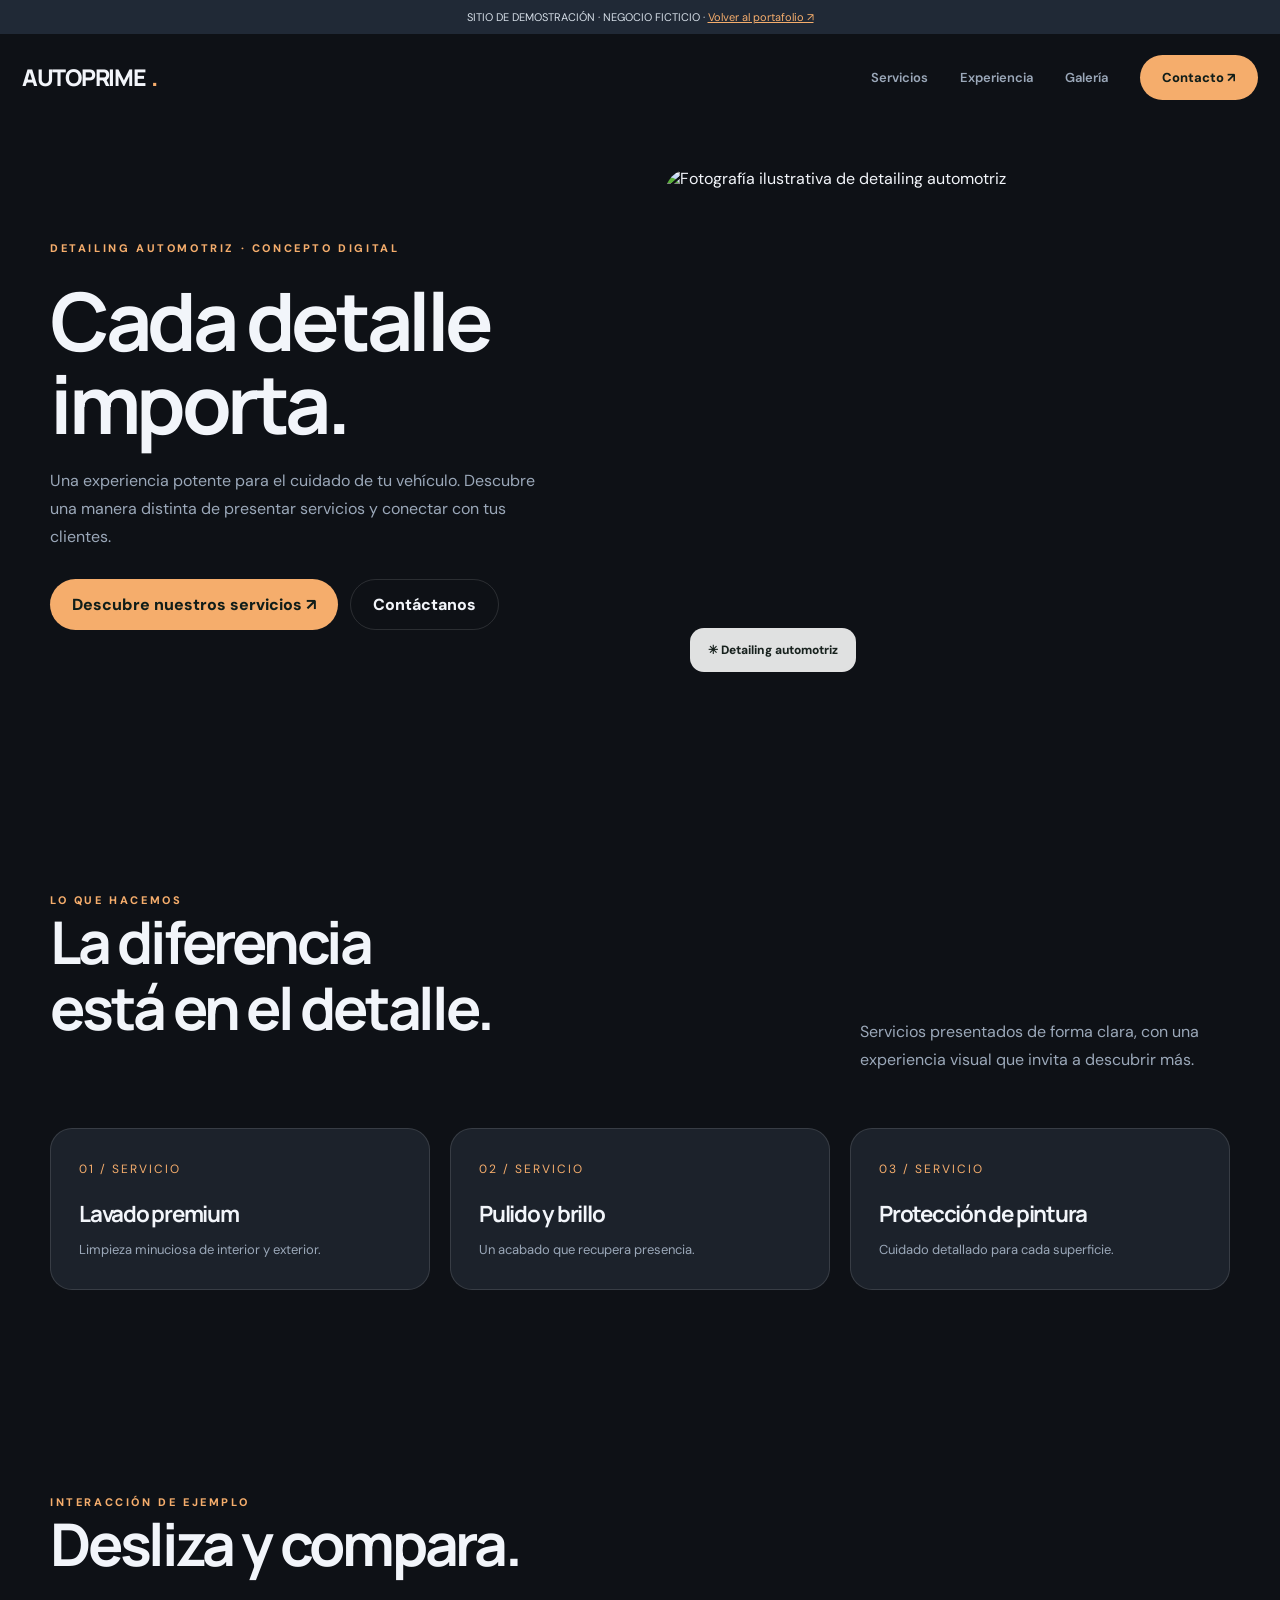
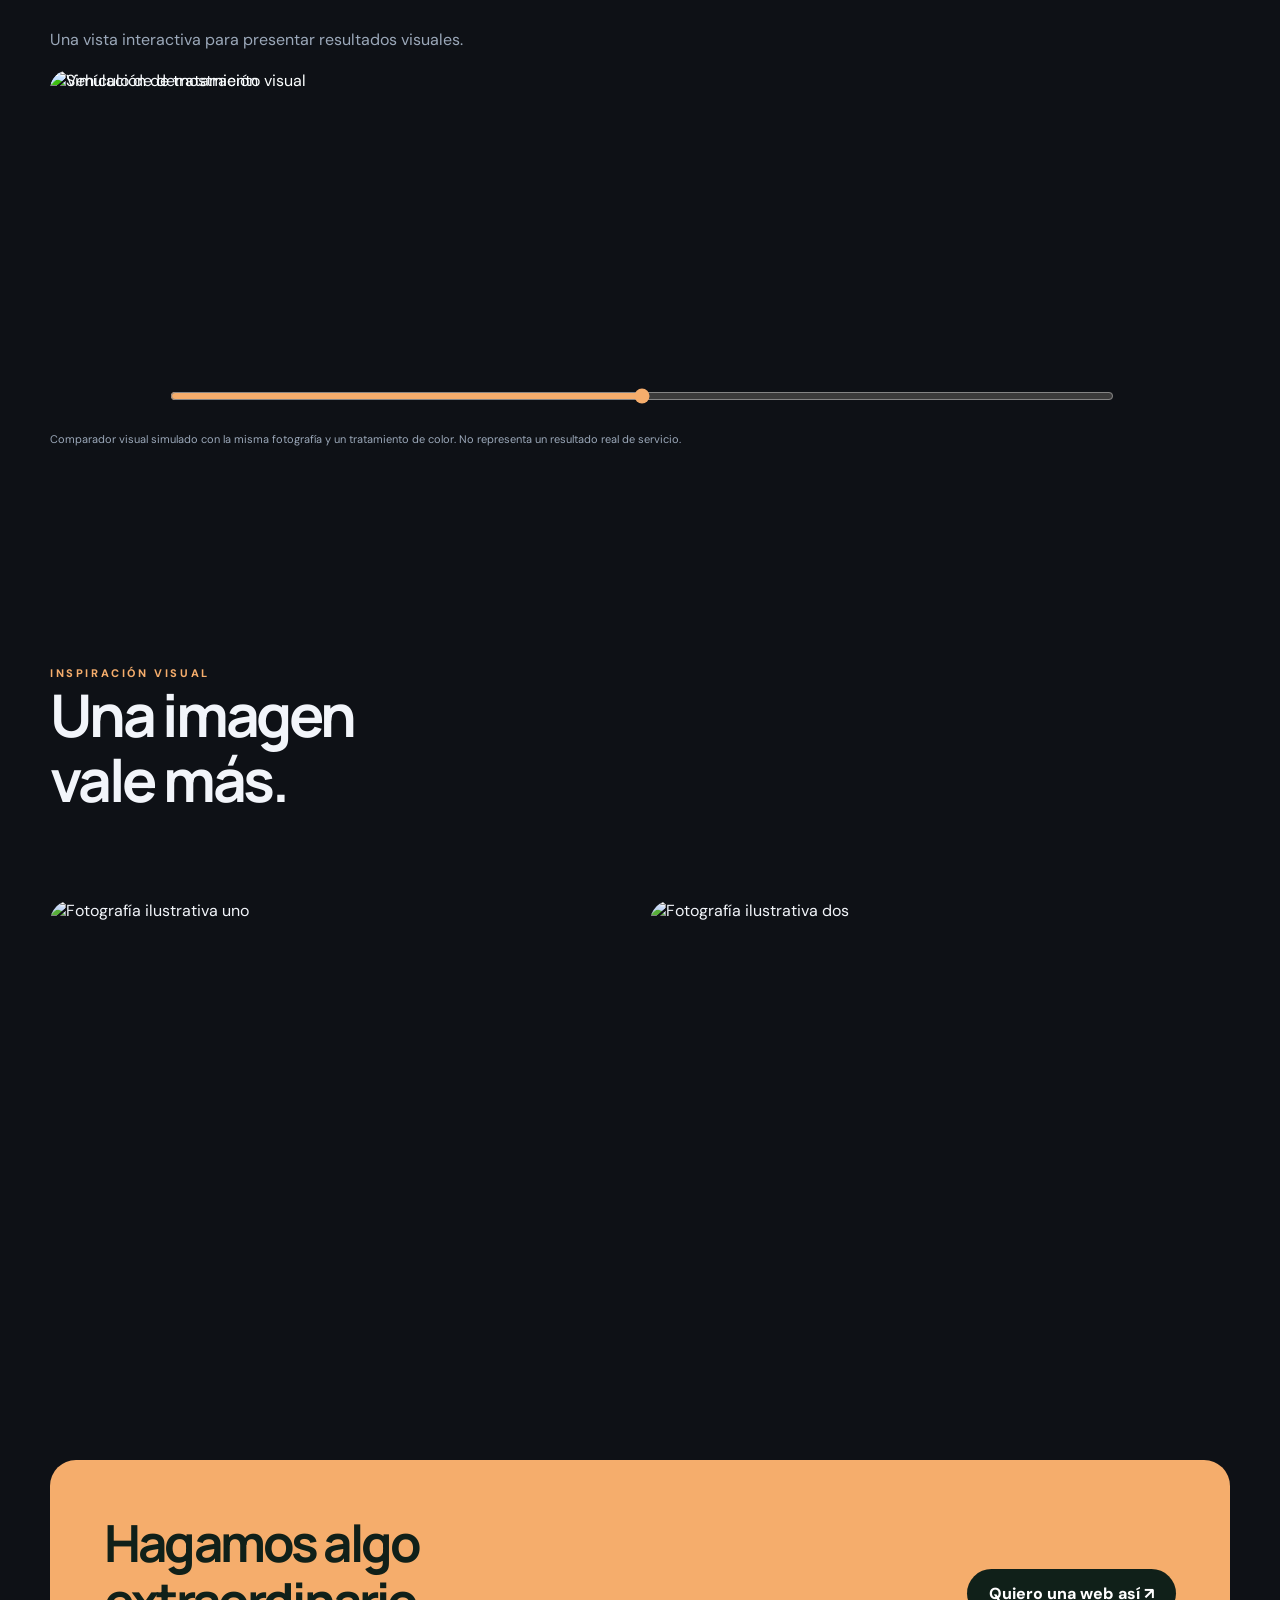
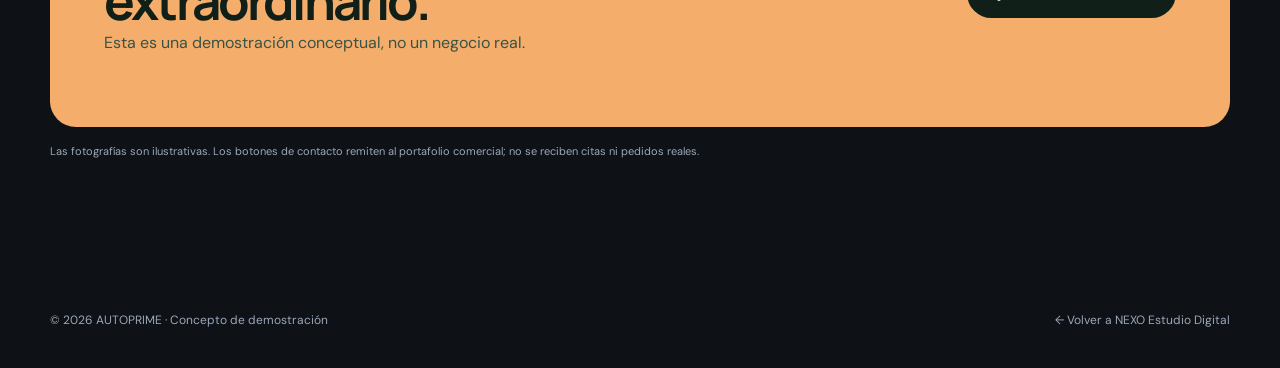
==== demos/automotriz/index.html @ 9ddeaacb "Add files via upload" ====
<!doctype html><html lang="es"><head><meta charset="utf-8"><meta name="viewport" content="width=device-width,initial-scale=1"><meta name="theme-color" content="#101820"><meta name="description" content="Demostración conceptual de sitio web para detailing automotriz."><title>AUTOPRIME — Demostración | NEXO</title><link rel="stylesheet" href="../../assets/style.css"></head><body class="demo-page automotriz"><div class="demo-banner">SITIO DE DEMOSTRACIÓN · NEGOCIO FICTICIO · <a href="../../">Volver al portafolio ↗</a></div><header class="topbar"><a class="logo" href="./">AUTOPRIME<span class="logo-dot">.</span></a><button class="nav-toggle" aria-label="Abrir menú" aria-expanded="false">☰</button><nav class="main-nav"><a href="#servicios">Servicios</a><a href="#experiencia">Experiencia</a><a href="#galeria">Galería</a><a class="nav-cta" href="#contacto">Contacto ↗</a></nav></header><main><section class="demo-hero container"><div class="reveal"><span class="eyebrow">DETAILING AUTOMOTRIZ · CONCEPTO DIGITAL</span><h1>Cada detalle importa.</h1><p>Una experiencia potente para el cuidado de tu vehículo. Descubre una manera distinta de presentar servicios y conectar con tus clientes.</p><div class="hero-actions"><a class="button" href="#servicios">Descubre nuestros servicios ↗</a><a class="button ghost" href="#contacto">Contáctanos</a></div></div><div class="demo-photo reveal"><img src="https://images.unsplash.com/photo-1492144534655-ae79c964c9d7?auto=format&fit=crop&w=1200&q=82" alt="Fotografía ilustrativa de detailing automotriz"><span class="float-label">✳ Detailing automotriz</span></div></section><section class="section container" id="servicios"><div class="section-heading"><div><span class="eyebrow">LO QUE HACEMOS</span><h2>La diferencia<br>está en el detalle.</h2></div><p>Servicios presentados de forma clara, con una experiencia visual que invita a descubrir más.</p></div><div class="demo-grid"><article class="service-card reveal"><span class="service-num">01 / SERVICIO</span><h3>Lavado premium</h3><p>Limpieza minuciosa de interior y exterior.</p></article><article class="service-card reveal"><span class="service-num">02 / SERVICIO</span><h3>Pulido y brillo</h3><p>Un acabado que recupera presencia.</p></article><article class="service-card reveal"><span class="service-num">03 / SERVICIO</span><h3>Protección de pintura</h3><p>Cuidado detallado para cada superficie.</p></article></div></section><section class="section container" id="experiencia"><span class="eyebrow">INTERACCIÓN DE EJEMPLO</span><h2>Desliza y compara.</h2><p>Una vista interactiva para presentar resultados visuales.</p><div class="before-after"><img src="https://images.unsplash.com/photo-1492144534655-ae79c964c9d7?auto=format&fit=crop&w=1200&q=82" alt="Vehículo de demostración"><img class="after-img" src="https://images.unsplash.com/photo-1492144534655-ae79c964c9d7?auto=format&fit=crop&w=1200&q=82" alt="Simulación de tratamiento visual"><input type="range" min="0" max="100" value="50" aria-label="Comparar simulación antes y después"></div><p class="demo-note">Comparador visual simulado con la misma fotografía y un tratamiento de color. No representa un resultado real de servicio.</p></section><section class="section container" id="galeria"><div class="section-heading"><div><span class="eyebrow">INSPIRACIÓN VISUAL</span><h2>Una imagen<br>vale más.</h2></div></div><div class="gallery"><img loading="lazy" src="https://images.unsplash.com/photo-1600585154340-be6161a56a0c?auto=format&fit=crop&w=1200&q=82" alt="Fotografía ilustrativa uno"><img loading="lazy" src="https://images.unsplash.com/photo-1503376780353-7e6692767b70?auto=format&fit=crop&w=1200&q=82" alt="Fotografía ilustrativa dos"></div></section><section class="section container" id="contacto"><div class="demo-cta"><div><h2>Hagamos algo<br>extraordinario.</h2><p>Esta es una demostración conceptual, no un negocio real.</p></div><a class="button" href="../../#planes">Quiero una web así ↗</a></div><p class="demo-note" style="margin-top:15px">Las fotografías son ilustrativas. Los botones de contacto remiten al portafolio comercial; no se reciben citas ni pedidos reales.</p></section></main><div class="container"><footer><span>© 2026 AUTOPRIME · Concepto de demostración</span><a href="../../">← Volver a NEXO Estudio Digital</a></footer></div><script src="../../assets/app.js" defer></script></body></html>
---- assets/style.css ----
@import url('https://fonts.googleapis.com/css2?family=DM+Sans:wght@400;500;600;700;800&family=Manrope:wght@400;500;600;700;800&display=swap');
:root{--bg:#0d1018;--surface:#161b26;--text:#f5f7fb;--muted:#a3acbc;--accent:#c3f3d6;--border:rgba(255,255,255,.12);--radius:24px}*{box-sizing:border-box}html{scroll-behavior:smooth}body{margin:0;background:var(--bg);color:var(--text);font-family:'DM Sans',sans-serif;overflow-x:hidden}button,input,select{font:inherit}a{color:inherit;text-decoration:none}button{cursor:pointer}img{display:block;width:100%;object-fit:cover}::selection{background:var(--accent);color:#102019}.container{width:min(1180px,calc(100% - 44px));margin:auto}.topbar{height:86px;width:min(1280px,calc(100% - 44px));margin:auto;display:flex;align-items:center;justify-content:space-between;position:relative;z-index:10}.logo{font-family:Manrope,sans-serif;font-size:23px;font-weight:800;letter-spacing:-1.3px;display:flex;align-items:center;gap:6px}.logo small{font-size:9px;font-weight:700;letter-spacing:2px;color:var(--muted);margin-left:9px}.logo-mark{color:var(--accent);font-size:30px}.logo-dot{color:var(--accent)}.main-nav{display:flex;gap:32px;align-items:center;font-size:13px;font-weight:600}.main-nav>a:not(.nav-cta){color:#c6ccd7;transition:color .2s}.main-nav>a:hover{color:var(--accent)}.nav-cta,.button{background:var(--accent);color:#101d19;padding:14px 22px;border-radius:100px;font-weight:800;border:0;display:inline-flex;align-items:center;justify-content:center;gap:10px;transition:transform .25s,box-shadow .25s}.button:hover,.nav-cta:hover{transform:translateY(-3px);box-shadow:0 12px 32px #a5e8c235}.button.ghost{background:transparent;border:1px solid var(--border);color:var(--text)}.nav-toggle{display:none;background:transparent;border:1px solid var(--border);border-radius:12px;padding:8px 12px;color:var(--text)}.eyebrow{text-transform:uppercase;font-size:11px;font-weight:800;letter-spacing:2.6px;color:var(--accent)}h1,h2,h3,p{margin-top:0}h1,h2,h3{font-family:Manrope,sans-serif;letter-spacing:-.055em}h1{font-size:clamp(3.1rem,7vw,7.4rem);line-height:1.03;margin:22px 0}h2{font-size:clamp(2.25rem,4.6vw,4.3rem);line-height:1.12}h3{font-size:1.4rem}p{line-height:1.75;color:var(--muted)}.hero{min-height:690px;display:grid;grid-template-columns:1.08fr .92fr;align-items:center;gap:38px;padding:50px 0 90px}.hero-copy p{max-width:490px;font-size:16px}.hero-actions{display:flex;gap:12px;flex-wrap:wrap;margin-top:28px}.hero-visual{height:530px;position:relative;border-radius:32px;overflow:hidden;isolation:isolate}.hero-visual img{height:100%;transition:transform .9s}.hero-visual:hover img{transform:scale(1.06)}.hero-visual:after{content:'';position:absolute;inset:45% 0 0;background:linear-gradient(transparent,#05080b88)}.float-label{position:absolute;bottom:26px;left:26px;z-index:1;padding:14px 18px;background:#ffffffdf;color:#18221e;border-radius:14px;font-size:12px;font-weight:800;backdrop-filter:blur(10px)}.section{padding:100px 0}.section-heading{display:flex;align-items:end;justify-content:space-between;gap:20px;margin-bottom:38px}.section-heading p{max-width:370px}.project-grid{display:grid;grid-template-columns:repeat(6,1fr);gap:18px}.project-card{grid-column:span 2;border:1px solid var(--border);background:var(--surface);border-radius:24px;overflow:hidden;transition:transform .3s,border-color .3s}.project-card:nth-child(4),.project-card:nth-child(5){grid-column:span 3}.project-card:hover{transform:translateY(-8px);border-color:#c3f3d6a0}.project-card .image-wrap{height:260px;overflow:hidden;position:relative}.project-card:nth-child(n+4) .image-wrap{height:300px}.project-card img{height:100%;transition:transform .6s}.project-card:hover img{transform:scale(1.08)}.project-card .card-content{padding:24px;display:flex;justify-content:space-between;align-items:center;gap:12px}.project-card h3{margin:0 0 6px}.project-card p{margin:0;font-size:12px}.arrow-circle{height:42px;width:42px;border:1px solid var(--border);border-radius:50%;display:grid;place-items:center;flex-shrink:0}.chip{display:inline-block;padding:9px 14px;border-radius:30px;background:#ffffff12;border:1px solid var(--border);font-size:11px;letter-spacing:1px;font-weight:700}.stat-band{display:grid;grid-template-columns:repeat(3,1fr);gap:24px;border-top:1px solid var(--border);border-bottom:1px solid var(--border);padding:36px 0}.stat-band strong{font-size:32px;font-family:Manrope}.stat-band p{font-size:12px;margin:6px 0 0}.plan-grid{display:grid;grid-template-columns:repeat(3,1fr);gap:20px;align-items:stretch;perspective:1400px}.flip-shell{min-height:510px;perspective:1200px}.flip-inner{position:relative;width:100%;height:100%;min-height:510px;transform-style:preserve-3d;transition:transform .8s cubic-bezier(.2,.8,.2,1)}.flip-shell.is-flipped .flip-inner{transform:rotateY(180deg)}.flip-face{position:absolute;inset:0;backface-visibility:hidden;-webkit-backface-visibility:hidden;border:1px solid var(--border);border-radius:26px;padding:30px;background:#171d28;display:flex;flex-direction:column;overflow:auto}.flip-shell.featured .flip-face{border-color:var(--accent);background:linear-gradient(145deg,#24372f,#141b25 72%)}.flip-back{transform:rotateY(180deg)}.plan-title{font-size:23px;font-weight:800;letter-spacing:-.8px;margin:22px 0 12px}.plan-price{font-family:Manrope;font-size:clamp(2rem,3vw,2.8rem);font-weight:800;letter-spacing:-2px;white-space:nowrap}.plan-price small{font-size:11px;letter-spacing:0;font-weight:500;color:var(--muted)}.plan-desc{font-size:14px;margin-top:16px}.plan-bullets,.details-list{list-style:none;padding:0;margin:14px 0 24px}.plan-bullets li,.details-list li{padding:9px 0;font-size:13px;border-bottom:1px solid var(--border);display:flex;gap:9px;line-height:1.5}.plan-bullets li:before,.details-list li:before{content:'✓';color:var(--accent);font-weight:800}.plan-actions{margin-top:auto;display:grid;gap:10px}.flip-btn{background:transparent;color:var(--text);border:1px solid var(--border);padding:12px;border-radius:100px;font-weight:700}.flip-btn:hover{border-color:var(--accent)}.plan-note{margin-top:25px;color:var(--muted);font-size:12px}.notice{border:1px solid var(--border);border-radius:24px;padding:30px;background:#ffffff08}.notice h3{letter-spacing:-.5px}.notice p{margin-bottom:8px;font-size:14px}.faq-item{border-bottom:1px solid var(--border);padding:20px 0}.faq-item summary{cursor:pointer;font-weight:700;list-style:none;display:flex;justify-content:space-between;gap:16px}.faq-item summary:after{content:'+';font-size:22px;color:var(--accent)}.faq-item[open] summary:after{content:'−'}.faq-item p{padding-top:12px;margin:0;max-width:850px}.contact-panel{background:var(--accent);color:#10221b;border-radius:30px;padding:clamp(30px,6vw,70px);display:flex;justify-content:space-between;align-items:center;gap:30px}.contact-panel h2{max-width:650px}.contact-panel p{color:#466255}.contact-panel .button{background:#101d19;color:#fff;white-space:nowrap}footer{padding:40px 0;color:var(--muted);font-size:12px;display:flex;justify-content:space-between;gap:16px;flex-wrap:wrap}.reveal{opacity:0;transform:translateY(26px);transition:opacity .7s,transform .7s}.reveal.visible{opacity:1;transform:translateY(0)}
/* Business demos */.demo-page{--accent:#c3f3d6}.demo-page .topbar{max-width:1260px}.demo-banner{padding:10px 20px;text-align:center;background:#202936;color:#d6dfe8;font-size:11px}.demo-banner a{text-decoration:underline;color:var(--accent)}.demo-hero{min-height:620px;display:grid;grid-template-columns:1fr 1fr;gap:48px;align-items:center;padding:48px 0 90px}.demo-hero h1{font-size:clamp(3.4rem,6.3vw,6.6rem)}.demo-hero p{max-width:500px}.demo-photo{height:530px;border-radius:28px;overflow:hidden;position:relative}.demo-photo img{height:100%;transition:transform .8s}.demo-photo:hover img{transform:scale(1.06)}.demo-grid{display:grid;grid-template-columns:repeat(3,1fr);gap:20px}.service-card{border:1px solid var(--border);background:var(--surface);padding:28px;border-radius:22px;transition:transform .3s}.service-card:hover{transform:translateY(-7px)}.service-card .service-num{font-size:12px;color:var(--accent);letter-spacing:2px}.service-card h3{margin:20px 0 10px}.service-card p{font-size:13px;margin:0}.gallery{display:grid;grid-template-columns:1fr 1fr;gap:20px}.gallery img{height:360px;border-radius:22px}.demo-cta{background:var(--accent);color:#102019;padding:54px;border-radius:26px;display:flex;align-items:center;justify-content:space-between;gap:25px}.demo-cta h2{font-size:clamp(2rem,4vw,3.8rem);margin:0}.demo-cta p{color:#385346}.demo-cta .button{background:#102019;color:#fff}.demo-note{font-size:11px;color:var(--muted)}.filter-bar{display:flex;gap:8px;flex-wrap:wrap;margin-bottom:24px}.filter-btn{padding:10px 18px;border:1px solid var(--border);border-radius:100px;background:transparent;color:var(--text)}.filter-btn.active{background:var(--accent);color:#102019}.menu-card{border:1px solid var(--border);padding:20px;border-radius:18px;background:var(--surface)}.menu-card b{display:block;margin-bottom:6px}.menu-card small{color:var(--accent)}.menu-card p{font-size:12px;margin:0}.before-after{position:relative;overflow:hidden;border-radius:20px;height:360px}.before-after img{height:100%;position:absolute;inset:0}.before-after .after-img{clip-path:inset(0 50% 0 0);filter:saturate(1.35) contrast(1.1)}.before-after input{position:absolute;bottom:24px;left:10%;width:80%;z-index:2;accent-color:var(--accent)}.demo-page.veterinaria{--bg:#f6f7ee;--surface:#fff;--text:#233d33;--muted:#65796e;--border:#1c51351d;--accent:#a6d6a9}.demo-page.barberia{--bg:#11100e;--surface:#211f1b;--text:#f4eadd;--muted:#a89c8d;--accent:#caa87c}.demo-page.restaurante{--bg:#fff9f2;--surface:#fff;--text:#34281f;--muted:#816e5d;--border:#4b2e1b20;--accent:#e4a17a}.demo-page.consultorio{--bg:#f3f8fa;--surface:#fff;--text:#19364b;--muted:#668093;--border:#1b56701f;--accent:#a8dbe9}.demo-page.automotriz{--bg:#0e1116;--surface:#1c222b;--text:#f2f5fa;--muted:#9ba8b9;--accent:#f5ad6c}.demo-page.veterinaria .demo-banner,.demo-page.restaurante .demo-banner,.demo-page.consultorio .demo-banner{background:#e5ece7;color:#31433c}.demo-page.veterinaria .demo-banner a,.demo-page.restaurante .demo-banner a,.demo-page.consultorio .demo-banner a{color:#214f40}.demo-page.veterinaria .float-label,.demo-page.restaurante .float-label,.demo-page.consultorio .float-label{background:#fff}.demo-page .main-nav>a:not(.nav-cta){color:var(--muted)}.demo-page .logo small{color:var(--muted)}.demo-page .button.ghost{color:var(--text)}
@media(max-width:960px){.hero,.demo-hero{grid-template-columns:1fr;gap:26px;padding-top:30px}.hero{min-height:auto}.hero-visual,.demo-photo{height:450px}.project-card{grid-column:span 3}.project-card:nth-child(4),.project-card:nth-child(5){grid-column:span 3}.plan-grid{grid-template-columns:1fr;max-width:520px;margin:auto}.flip-shell,.flip-inner{min-height:480px}.section{padding:75px 0}.demo-grid{grid-template-columns:1fr 1fr}}@media(max-width:650px){.container,.topbar{width:min(100% - 32px,1180px)}.topbar{height:72px}.logo small{display:none}.nav-toggle{display:block}.main-nav{display:none;position:absolute;top:65px;left:0;right:0;flex-direction:column;align-items:stretch;background:var(--surface);padding:20px;border:1px solid var(--border);border-radius:18px;gap:16px}.main-nav.open{display:flex}.hero-visual,.demo-photo{height:360px}.hero{padding-bottom:55px}.section{padding:60px 0}.section-heading{display:block}.project-grid{display:grid;grid-template-columns:1fr}.project-card,.project-card:nth-child(4),.project-card:nth-child(5){grid-column:span 1}.project-card .image-wrap,.project-card:nth-child(n+4) .image-wrap{height:235px}.stat-band{gap:10px}.stat-band strong{font-size:23px}.stat-band p{font-size:10px}.demo-grid,.gallery{grid-template-columns:1fr}.gallery img{height:260px}.demo-cta,.contact-panel{padding:30px;display:block}.demo-cta .button,.contact-panel .button{margin-top:15px}.flip-shell,.flip-inner{min-height:510px}.plan-price{font-size:2.5rem}}@media(prefers-reduced-motion:reduce){html{scroll-behavior:auto}*,*:before,*:after{animation:none!important;transition:none!important}.reveal{opacity:1;transform:none}}
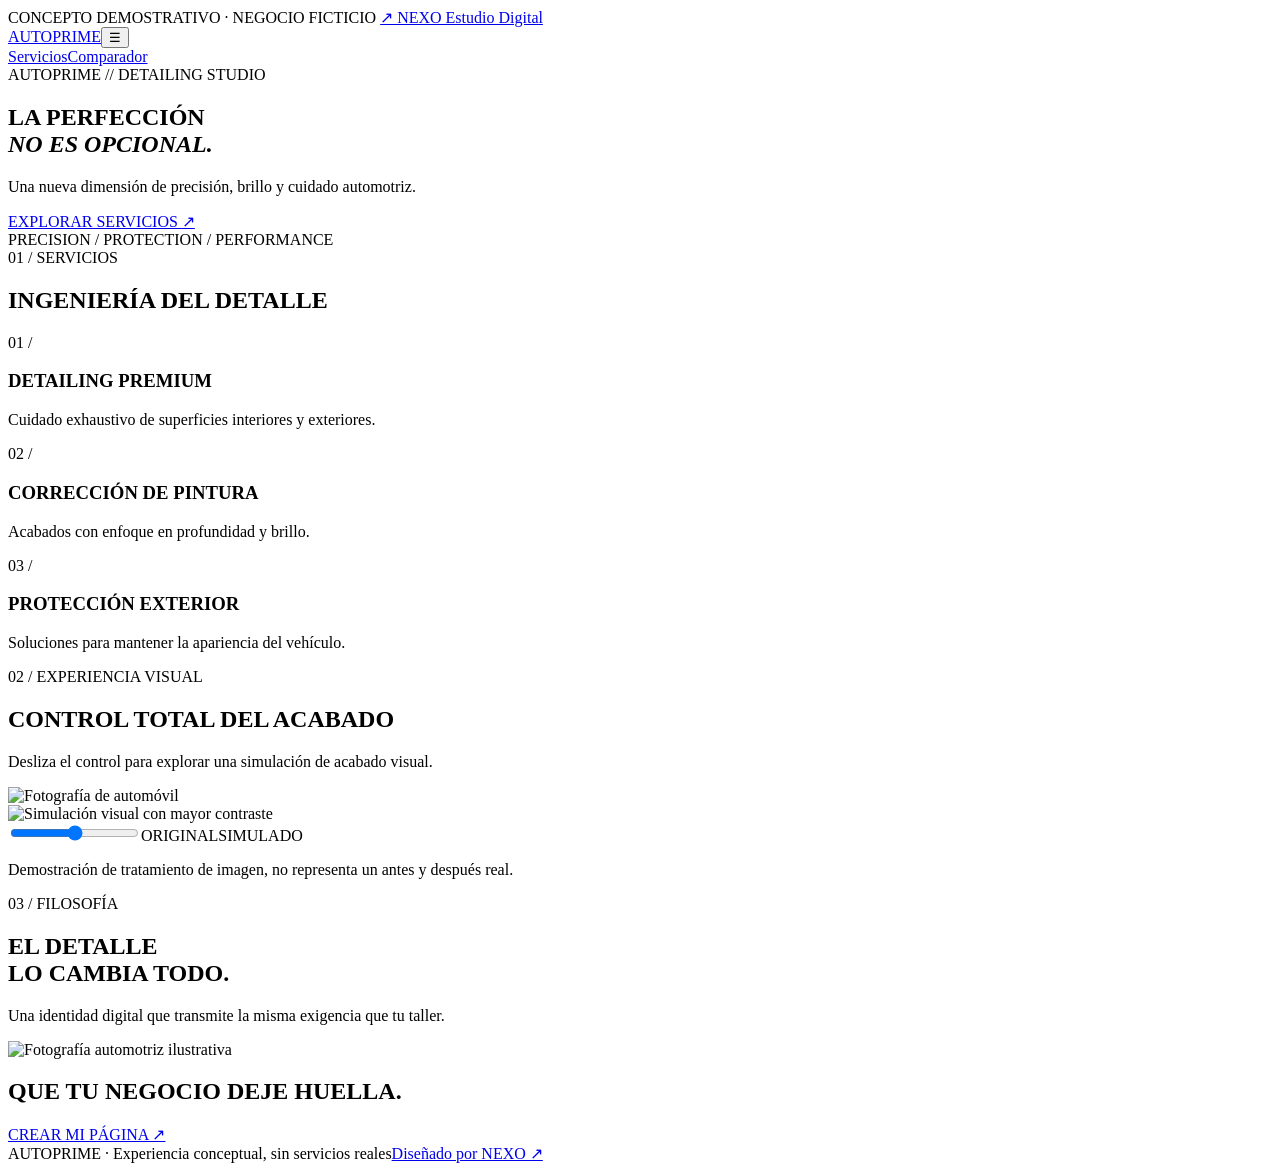
==== commit 193fd014: "Add files via upload" ====
--- a/demos/automotriz/index.html
+++ b/demos/automotriz/index.html
@@ -1 +1 @@
-<!doctype html><html lang="es"><head><meta charset="utf-8"><meta name="viewport" content="width=device-width,initial-scale=1"><meta name="theme-color" content="#101820"><meta name="description" content="Demostración conceptual de sitio web para detailing automotriz."><title>AUTOPRIME — Demostración | NEXO</title><link rel="stylesheet" href="../../assets/style.css"></head><body class="demo-page automotriz"><div class="demo-banner">SITIO DE DEMOSTRACIÓN · NEGOCIO FICTICIO · <a href="../../">Volver al portafolio ↗</a></div><header class="topbar"><a class="logo" href="./">AUTOPRIME<span class="logo-dot">.</span></a><button class="nav-toggle" aria-label="Abrir menú" aria-expanded="false">☰</button><nav class="main-nav"><a href="#servicios">Servicios</a><a href="#experiencia">Experiencia</a><a href="#galeria">Galería</a><a class="nav-cta" href="#contacto">Contacto ↗</a></nav></header><main><section class="demo-hero container"><div class="reveal"><span class="eyebrow">DETAILING AUTOMOTRIZ · CONCEPTO DIGITAL</span><h1>Cada detalle importa.</h1><p>Una experiencia potente para el cuidado de tu vehículo. Descubre una manera distinta de presentar servicios y conectar con tus clientes.</p><div class="hero-actions"><a class="button" href="#servicios">Descubre nuestros servicios ↗</a><a class="button ghost" href="#contacto">Contáctanos</a></div></div><div class="demo-photo reveal"><img src="https://images.unsplash.com/photo-1492144534655-ae79c964c9d7?auto=format&fit=crop&w=1200&q=82" alt="Fotografía ilustrativa de detailing automotriz"><span class="float-label">✳ Detailing automotriz</span></div></section><section class="section container" id="servicios"><div class="section-heading"><div><span class="eyebrow">LO QUE HACEMOS</span><h2>La diferencia<br>está en el detalle.</h2></div><p>Servicios presentados de forma clara, con una experiencia visual que invita a descubrir más.</p></div><div class="demo-grid"><article class="service-card reveal"><span class="service-num">01 / SERVICIO</span><h3>Lavado premium</h3><p>Limpieza minuciosa de interior y exterior.</p></article><article class="service-card reveal"><span class="service-num">02 / SERVICIO</span><h3>Pulido y brillo</h3><p>Un acabado que recupera presencia.</p></article><article class="service-card reveal"><span class="service-num">03 / SERVICIO</span><h3>Protección de pintura</h3><p>Cuidado detallado para cada superficie.</p></article></div></section><section class="section container" id="experiencia"><span class="eyebrow">INTERACCIÓN DE EJEMPLO</span><h2>Desliza y compara.</h2><p>Una vista interactiva para presentar resultados visuales.</p><div class="before-after"><img src="https://images.unsplash.com/photo-1492144534655-ae79c964c9d7?auto=format&fit=crop&w=1200&q=82" alt="Vehículo de demostración"><img class="after-img" src="https://images.unsplash.com/photo-1492144534655-ae79c964c9d7?auto=format&fit=crop&w=1200&q=82" alt="Simulación de tratamiento visual"><input type="range" min="0" max="100" value="50" aria-label="Comparar simulación antes y después"></div><p class="demo-note">Comparador visual simulado con la misma fotografía y un tratamiento de color. No representa un resultado real de servicio.</p></section><section class="section container" id="galeria"><div class="section-heading"><div><span class="eyebrow">INSPIRACIÓN VISUAL</span><h2>Una imagen<br>vale más.</h2></div></div><div class="gallery"><img loading="lazy" src="https://images.unsplash.com/photo-1600585154340-be6161a56a0c?auto=format&fit=crop&w=1200&q=82" alt="Fotografía ilustrativa uno"><img loading="lazy" src="https://images.unsplash.com/photo-1503376780353-7e6692767b70?auto=format&fit=crop&w=1200&q=82" alt="Fotografía ilustrativa dos"></div></section><section class="section container" id="contacto"><div class="demo-cta"><div><h2>Hagamos algo<br>extraordinario.</h2><p>Esta es una demostración conceptual, no un negocio real.</p></div><a class="button" href="../../#planes">Quiero una web así ↗</a></div><p class="demo-note" style="margin-top:15px">Las fotografías son ilustrativas. Los botones de contacto remiten al portafolio comercial; no se reciben citas ni pedidos reales.</p></section></main><div class="container"><footer><span>© 2026 AUTOPRIME · Concepto de demostración</span><a href="../../">← Volver a NEXO Estudio Digital</a></footer></div><script src="../../assets/app.js" defer></script></body></html>+<!doctype html><html lang="es"><head><meta charset="utf-8"><meta name="viewport" content="width=device-width,initial-scale=1"><meta name="description" content="Sitio conceptual de detailing automotriz, desarrollado por NEXO Estudio Digital."><meta name="theme-color" content="#161616"><title>AUTO<span class="mark">PRIME</span> | Demo NEXO</title><link rel="stylesheet" href="../../assets/demo-styles.css"></head><body class="brand-automotriz"><div class="demo-disclaimer">CONCEPTO DEMOSTRATIVO · NEGOCIO FICTICIO <a href="../../">↗ NEXO Estudio Digital</a></div><header class="site-header"><a class="brandmark" href="#inicio">AUTO<span class="mark">PRIME</span></a><button class="mobile-toggle" aria-expanded="false" aria-label="Mostrar navegación">☰</button><nav class="site-nav"><a href="#servicios">Servicios</a><a href="#comparador">Comparador</a></nav></header><main id="inicio"><section class="auto-hero"><div class="auto-image" style="background-image:linear-gradient(90deg,rgba(6,9,13,.9),rgba(6,9,13,.1)),url('https://images.unsplash.com/photo-1492144534655-ae79c964c9d7?auto=format&fit=crop&w=1600&q=82')"></div><div class="auto-copy"><span class="kicker">AUTOPRIME // DETAILING STUDIO</span><h1>LA PERFECCIÓN<br><em>NO ES OPCIONAL.</em></h1><p>Una nueva dimensión de precisión, brillo y cuidado automotriz.</p><a class="auto-button" href="#servicios">EXPLORAR SERVICIOS <span>↗</span></a></div><div class="auto-bottom">PRECISION / PROTECTION / PERFORMANCE</div></section><section class="block " id="servicios"><div class="block-intro"><span class="kicker">01 / SERVICIOS</span><h2>INGENIERÍA DEL DETALLE</h2></div><div class="auto-services"><article class="tile"><span class="index">01 /</span><h3>DETAILING PREMIUM</h3><p>Cuidado exhaustivo de superficies interiores y exteriores.</p></article><article class="tile"><span class="index">02 /</span><h3>CORRECCIÓN DE PINTURA</h3><p>Acabados con enfoque en profundidad y brillo.</p></article><article class="tile"><span class="index">03 /</span><h3>PROTECCIÓN EXTERIOR</h3><p>Soluciones para mantener la apariencia del vehículo.</p></article></div></section><section class="block " id="comparador"><div class="block-intro"><span class="kicker">02 / EXPERIENCIA VISUAL</span><h2>CONTROL TOTAL DEL ACABADO</h2></div><p class="auto-lead">Desliza el control para explorar una simulación de acabado visual.</p><div class="auto-compare" style="--split:50%"><img class="auto-base" src="https://images.unsplash.com/photo-1503376780353-7e6692767b70?auto=format&fit=crop&w=1600&q=82" alt="Fotografía de automóvil"><div class="auto-treated"><img src="https://images.unsplash.com/photo-1503376780353-7e6692767b70?auto=format&fit=crop&w=1600&q=82" alt="Simulación visual con mayor contraste"></div><div class="auto-divider"></div><input aria-label="Comparar acabado simulado" type="range" min="0" max="100" value="50"><span class="compare-label before">ORIGINAL</span><span class="compare-label after">SIMULADO</span></div><p class="demo-note">Demostración de tratamiento de imagen, no representa un antes y después real.</p></section><section class="auto-showcase"><div><span class="kicker">03 / FILOSOFÍA</span><h2>EL DETALLE<br>LO CAMBIA TODO.</h2><p>Una identidad digital que transmite la misma exigencia que tu taller.</p></div><img loading="lazy" src="https://images.unsplash.com/photo-1600585154340-be6161a56a0c?auto=format&fit=crop&w=1600&q=82" alt="Fotografía automotriz ilustrativa"></section><div class="final-cta auto-final"><h2>QUE TU NEGOCIO DEJE HUELLA.</h2><a class="auto-button" href="../../#planes">CREAR MI PÁGINA ↗</a></div></main><footer class="demo-footer"><span>AUTO<span class="mark">PRIME</span> · Experiencia conceptual, sin servicios reales</span><a href="../../#planes">Diseñado por NEXO ↗</a></footer><script src="../../assets/demo-interactions.js" defer></script></body></html>
